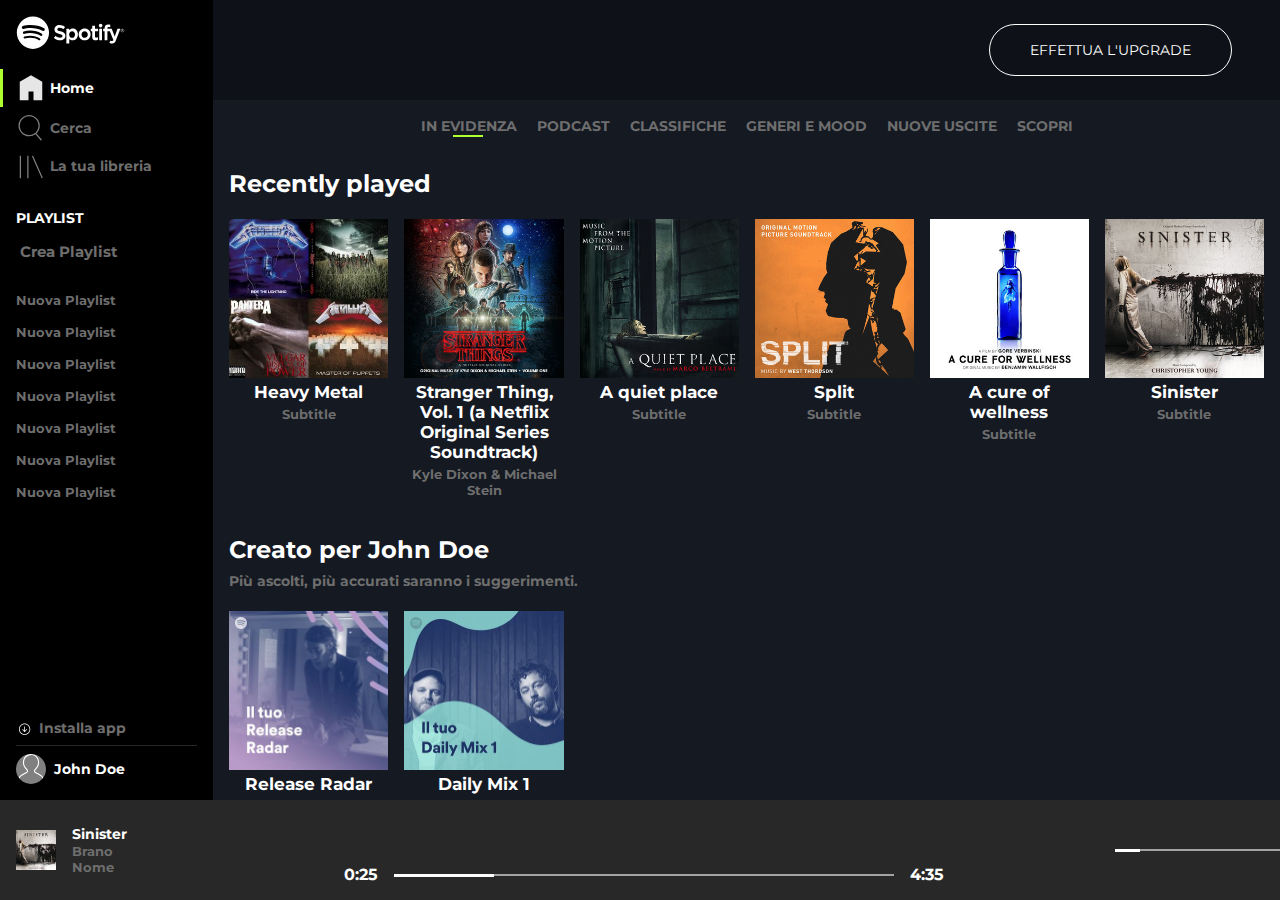
==== bonus/index.html @ bed88b0d "bonus" ====
<!DOCTYPE html>
<html lang="en">
<head>
    <meta charset="UTF-8">
    <meta http-equiv="X-UA-Compatible" content="IE=edge">
    <meta name="viewport" content="width=device-width, initial-scale=1.0">
    <link rel="preconnect" href="https://fonts.googleapis.com">
    <link rel="preconnect" href="https://fonts.gstatic.com" crossorigin>
    <link href="https://fonts.googleapis.com/css2?family=Montserrat:wght@400;700&display=swap" rel="stylesheet">
    <link rel="stylesheet" href="https://cdnjs.cloudflare.com/ajax/libs/font-awesome/6.2.0/css/all.min.css" integrity="sha512-xh6O/CkQoPOWDdYTDqeRdPCVd1SpvCA9XXcUnZS2FmJNp1coAFzvtCN9BmamE+4aHK8yyUHUSCcJHgXloTyT2A==" crossorigin="anonymous" referrerpolicy="no-referrer" />
    <link rel="stylesheet" href="./assets/css/style2.css">
    <title>Spotify</title>
</head>
<body>
    <div class="wrapper">

        <div id="container">
            
                <div class="row">
                   

                        <div class="col_2 col_md_3 col_s_4 col_xs_1 sidebar">
                                <div class="side_nav">

                                    <div class="row rw_sidebar">
                                        <div class="col_8 sidebar_top">
                                            <div class="logo">
                                                <img class="large" src="./assets/img/logo.svg" alt="">
                                                <img class="extra_sm" src="./assets/img/logo-small.svg" alt="">
                                            </div>
                                            <div class="home_i">
                                                <div class="icons">
                                                    <img class="large" src="./assets/img/home.svg" alt="">
                                                    <span>Home</span>
                                                </div>
                                                <img class="home_extra_sm" src="./assets/img/home.svg" alt="">
                                            </div>
                                            <div class="icons search">
                                                <img src="./assets/img/search.svg" alt="">
                                                <span>Cerca</span>
                                            </div>
                                            <div class="icons">
                                                <img src="./assets/img/libreria.svg" alt="">
                                                <span>La tua libreria</span>
                                            </div>
                
                                            <div class="playlist">
                                                <h4>PLAYLIST</h4>
                                                <div class="add_playlist">
                                                    <i class="fa-sharp fa-solid fa-square-plus"></i> <span>Crea Playlist</span>
                                                </div>
                                                <div class="new_pl">
                                                <h5>Nuova Playlist</h5>
                                                <h5>Nuova Playlist</h5>
                                                <h5>Nuova Playlist</h5>
                                                <h5>Nuova Playlist</h5>
                                                <h5>Nuova Playlist</h5>
                                                <h5>Nuova Playlist</h5>
                                                <h5>Nuova Playlist</h5>
                                                </div>
                                          
                                            </div>
                                         
                                        </div>
        
                                        <div class="col_4 sidebar_bottom">
                                            <div class="dw_app">
                                                <img src="./assets/img/download.svg" alt=""><span>Installa app</span>
                                            </div>
                                            
                                            <div class="avatar">
                                                <img src="./assets/img/profile.svg" alt="">
                                                <h4>John Doe</h4>
                                            </div>
        
                                        </div>
        
        
                                    </div>
                                </div>
                    
                        </div>
                    
                    
                    
                    <div class="col_10 col_md_9 col_s_8 col_xs_11 categories">
                        
                        <div class="upgrade" id="header">
                            <a href="#">EFFETTUA L'UPGRADE</a>
                        </div>

                        <div class="music">

                            <div class="wrap_col">
    
                                <nav class="navbar">
                                    <ul>
                                        <li class="evidence"><a href="#">IN EVIDENZA</a>
                                        <div class="lit_up"></div></li>
                                        <li><a href="#">PODCAST</a></li>
                                        <li><a href="#">CLASSIFICHE</a></li>
                                        <li><a href="#">GENERI E MOOD</a></li>
                                        <li><a href="#">NUOVE USCITE</a></li>
                                        <li><a href="#">SCOPRI</a></li>
    
                                    </ul>
                                </nav>
                                
                                <div class="played category">
                                    <h3>Recently played</h3>
                                </div>
    
                                <div class="row main_categories">
                                    <div class="col_2 col_md_3 col_s_6 cover recently_py">
                                        <div class="wrap_img">
                                            <img src="./assets/img/metal_lifting.jpg" alt="">
                                            <i class="fa-regular fa-circle-play play_hover"></i>
                                        </div>
                                        
                                        <h4>Heavy Metal</h4>
                                        <h6>Subtitle</h6>
                                    </div>
                                    <div class="col_2 col_md_3 col_s_6 cover recently_py">
                                        <div class="wrap_img">
                                            <img src="./assets/img/stranger.jpeg" alt="">
                                            <i class="fa-regular fa-circle-play play_hover"></i>
                                        </div>
                                        <h4>Stranger Thing, Vol. 1 (a Netflix Original Series Soundtrack)</h4>
                                        <h6>Kyle Dixon & Michael Stein</h6>
                                    </div>
                                    <div class="col_2 col_md_3 col_s_6 cover recently_py">
                                        <div class="wrap_img">
                                            <img src="./assets/img/aquietplace.jpeg" alt="">
                                            <i class="fa-regular fa-circle-play play_hover"></i>
                                        </div>
                                        <h4>A quiet place</h4>
                                        <h6>Subtitle</h6>
                                    </div>
                                    <div class="col_2 col_md_3 col_s_6 cover recently_py">
                                        <div class="wrap_img">
                                            <img src="./assets/img/split.jpeg" alt="">
                                            <i class="fa-regular fa-circle-play play_hover"></i>
                                        </div>
                                        <h4>Split</h4>
                                        <h6>Subtitle</h6>
                                    </div>
                                    <div class="col_2 col_md_3 col_s_6 cover recently_py">
                                        <div class="wrap_img">
                                            <img src="./assets/img/cure.jpeg" alt="">
                                            <i class="fa-regular fa-circle-play play_hover"></i>
                                        </div>
                                        <h4>A cure of wellness</h4>
                                        <h6>Subtitle</h6>
                                    </div>
                                    <div class="col_2 col_md_3 col_s_6 cover recently_py">
                                        <div class="wrap_img">
                                            <img src="./assets/img/sinister.jpeg" alt="">
                                            <i class="fa-regular fa-circle-play play_hover"></i>
                                        </div>
                                        
                                        <h4>Sinister</h4>
                                        <h6>Subtitle</h6>
                                    </div>
                                    
                                </div>
    
                                <div class="createdforyou category">
                                    <h3>Creato per John Doe</h3>
                                    <h6>Più ascolti, più accurati saranno i suggerimenti.</h6>
                                </div>
                                <div class="row main_categories">
                                    <div class="col_2 col_md_3 col_s_6 cover foryou">
                                        <div class="wrap_img">
                                            <img src="./assets/img/radar.jpeg" alt="">
                                            <i class="fa-regular fa-circle-play play_hover"></i>
                                        </div>
                                        <h4>Release Radar</h4>
    
                                    </div>
                                    <div class="col_2 col_md_3 col_s_6 cover foryou">
                                        <div class="wrap_img">
                                            <img src="./assets/img/mixdaily.jpeg" alt="" class="">
                                            <i class="fa-regular fa-circle-play play_hover"></i>
                                        </div>
                                        <h4>Daily Mix 1</h4>
    
                                    </div>
        
                                </div>
    
                                <div class="popular category">
                                    <h3>Artisti più popolari</h3>
                                    <h6>Più ascolti, più accurati saranno i suggerimenti.</h6>
                                </div>
                                <div class="row main_categories">
                                    <div class="col_2 col_md_3 col_s_6 cover artist">
                                        <div class="wrap_img">
                                            <img src="./assets/img/youg.jpeg" alt="">
                                            <i class="fa-regular fa-circle-play play_hover"></i>
                                        </div>
    
                                    </div>
                                    <div class="col_2 col_md_3 col_s_6 cover artist">
                                        <div class="wrap_img">
                                            <img src="./assets/img/einaudi.jpeg" alt="" class="">
                                            <i class="fa-regular fa-circle-play play_hover"></i>
                                        </div>
                                    </div>
        
                                </div>
                            </div>
                        </div>
                    </div>
                </div>
            

            
            <!-- top -->
        </div>
       
        <div id="bottom">
            <div class="row player">
                <div class="col_ 2 col_md_4 left">
                    <img src="./assets/img/sinister.jpeg" alt="">
                    
                    <div class="song">
                        
                        <h5>Sinister</h5>
                        <h6>Brano Nome</h6>
                    </div>
                    <div class="left_ic">
                        <i class="fa-regular fa-heart"></i>
                        <i class="fa-regular fa-folder"></i>
                    </div>
                    
                </div>
                <div class="col_8 col_md_4 center">
                    <div class="center_icons">
                        <i class="fa-solid fa-shuffle"></i>
                        <i class="fa-solid fa-backward-step"></i>
                        <i class="fa-regular fa-circle-play"></i>
                        <i class="fa-solid fa-forward-step"></i>
                        <i class="fa-solid fa-rotate-right"></i>
                    </div>
                   
                    <div class="time_play">
                        <div class="time">0:25</div>
                        <div class="playbar">
                            <div class="riproduction">
                            <i class="fa-solid fa-circle"></i>
                            </div>

                        </div>
                        <div class="time">4:35</div>
                        
                    </div>
                </div>
                <div class="col_2 col_md_4 right">
                    <i class="fa-solid fa-list"></i>
                    <i class="fa-solid fa-desktop"></i>
                    <i class="fa-solid fa-volume-high"></i>
                    <div class="playbar">
                        <div class="riproduction">
                            <i class="fa-solid fa-circle"></i>
                            </div>
                    </div>
                </div>


            </div>
        </div>
        <!-- bottom -->

    </div>
  
</body>
</html>
---- bonus/assets/css/style2.css ----
/* common RULES */

* {
    margin: 0;
    padding: 0;
    box-sizing: border-box;
}

:root {
    --primary: #141922;
    --secondary: #282828;
    --secondary-text: #6E6E6E;
    --secondary-soft: #808080;
    --secondary-light: #C1C1C1;
    --secondary-soft2: #A3A3A3;
    --accent: #ADFF2F;
    --dark: #000000;
    --light: #FFFFFF;
    
}

body {
    background-color: var(--primary);
    font-family: 'Montserrat', sans-serif;
    color: var(--secondary-text);
}

img {
    max-width: 100%;
}

.wrapper{
    height: 100vh;
}

#container {
    height: calc(100vh - 100px);
}

.row {
    display: flex;
    flex-wrap: wrap;
    justify-content: space-between;
    height: 100%;
}

.categories {
    padding:0 0.5rem;
}

.cover {
    padding: 0.3rem 0.5rem;
}

.sidebar {
    padding: 1rem;
}
/* #region COLUMN */
.col_1 {
    width: calc(100% / 12 *1);
}

.col_2 {
    width: calc(100% / 12 *2);
}

.col_3 {
    width: calc(100% / 12 *3);
}

.col_4 {
    width: calc(100% / 12 *4);
}

.col_5 {
    width: calc(100% / 12 *5);
}

.col_6 {
    width: 50%;
}

.col_7 {
    width: calc(100% / 12 *7);
}

.col_8 {
    width: calc(100% / 12 *8);
}

.col_9 {
    width: calc(100% / 12 *9);
}

.col_10 {
    width: calc(100% / 12 *10);
}

.col_11 {
    width: calc(100% / 12 *11);
}

.col_12 {
    width: 100%;
}

/* #endregion COLUMN */


/* #region DEBUG */

.debug #top {
    background-color: blue;
}

.debug #bottom {
    background-color: red;
    height: 100px;
}

.debug .sidebar {
    background-color: pink;
    display: flex;
    flex-direction: column;
    justify-content: space-between;
}

.debug .sidebar_top {
    background-color: gray;
    height: 300px;
}

.debug .sidebar_bottom {
    background-color: rgb(119, 214, 72);
    height: 50px;
}


.debug .categories {
    background-color: aqua;
    overflow: auto;
}

.debug #header {
    background-color: #141922;
    height: 10vh;
    width: 82vw;
    position: fixed;
    
}

.debug .kind_nav {
    background-color: #C1C1C1;
    height: 50px;
}

.debug .recently_py, .debug .foryou {
    background-color: blue;
    margin: 1rem 1rem;
}

.debug .rw_top {
    background-color: violet;
    height: 50%;
    margin-top: 1rem;
}

.debug .wrap_col {
    height: calc(100vh - 100px);
    margin-top: 3rem;
}
/* #endregion DEBUG */

/* #region SIDEBAR */
.sidebar {
    background-color: var(--dark);
    height: 100%;
}

.side_nav {
    height: 100%;
    overflow: hidden;
}

.rw_sidebar {
    display: flex;
    flex-direction: column;
}

.sidebar_top, .sidebar_bottom {
    width: 100%;
}

.logo img {
    width: 60%;
    margin-bottom: 1rem;
}

.logo .extra_sm, .home_extra_sm {
    display: none;
}

.icons img  {
    width: 30px;
    margin: 0.25rem 0;
    vertical-align: middle;
    filter: brightness(50%);
}

.icons span, .new_pl, .dw_app {
    font-size: 14px;
    font-weight: 700;
    vertical-align: middle;
}

.home_i {
    border-left: 5px solid var(--accent);
    position: absolute;
    left: -0.1rem;
    padding-left: 0.8rem;
    color: var(--light);
}

.home_i img {
    width: 30px;
    filter: contrast(80%);
}

.search {
    margin-top: 2.5rem;
}

.playlist {
    margin-top: 1.5rem;
}

.playlist h4, .avatar h4 {
    color: var(--light);
    font-size: 14px;
}

.playlist h5 {
    margin-top: 1rem;
    font-size: 13px;
}

.playlist i {
    font-size: 40px;
    color: var(--secondary-soft2);
    margin: 0.25rem 0.25rem 0 0;
    vertical-align: middle;
}

.add_playlist span {
    font-size: 15px;
    font-weight: 700;
    vertical-align: middle;
}
/* end sidebar-top */

.dw_app {
    border-bottom: 1px solid var(--secondary);
    padding-bottom: 0.5rem;
}

.dw_app img {
    width: 5%;
    vertical-align: middle;
    margin-right: 0.5rem;
}

.avatar {
    display: flex;
    align-items: center;
    margin-top: 0.5rem;
}

.avatar img {
    margin-right: 0.5rem;
    background-color: var(--secondary-soft);
    border-radius: 50%;
    width: 30px;   
    height: 30px;
} 
/* end sitebar-bottom */
/* #endregion SIDEBAR */

/* #region CATEGORIES */
.categories {
    height: 100%;
    padding-bottom: 0;
}

#header {
    margin:0 -0.5rem;
    height: 100px;
    display: flex;
    justify-content: end;
    align-items: center;
    background-color: #00000045;
}

#header a {
    color: var(--light);
    text-align: center;
    text-decoration: none;
    font-size: 14px;
    padding: 1rem 2.5rem;
    margin-right: 3rem;
    border: 1px solid var(--light);
    border-radius: 3.5rem;
}

.music {
    max-width: 1440px;
    overflow-y: auto;
    height: calc(100% - 100px);
}

.wrap_col h4, .category h3 {
    color: var(--light);
}

.wrap_col h4 {
    text-align: center;
    font-size: 17px;
    margin-top: 0.5rem;
}

.navbar {
    text-align: center;
    margin-top: 1rem;
}

.navbar ul li {
    display: inline-block;
}

.navbar a {
    color: var(--secondary-text);
    font-size: 14px;
    font-weight: 700;
    text-decoration: none;
    padding: 0 0.5rem;
}

.lit_up {
    height: 2px;
    width: 30px;
    background-color: var(--accent);
    margin-left: 2.5rem;
}


.played {
    margin: 2rem 0 1rem 0.5rem;
} 

.category h3 {
    font-size: 24px;
}

.category h6 {
    font-size: 14px;
    margin-top: 0.5rem;
}

.row .main_categories {
    justify-content: flex-start;
}

.recently_py h6 {
    font-size: 13px;
    text-align: center;
    margin-top: 0.25rem;
}


.wrap_img {
    position: relative;
    float: left;
}

.createdforyou, .popular {
    margin: 2rem 0 1rem 0.5rem;
} 

.artist img {
    object-fit: cover;
    border-radius: 50%;
}
/* #endregion CATEGORIES */

/* #region PLAYER */
#bottom {
    background-color: var(--secondary);
    height: 100px;
}

.player {
    flex-wrap: nowrap;
}

.left {
    display: flex;
    align-items: center;
}

.left img {
    width: 10%;
    margin: 1rem;
}

.left_ic {
    margin-left: 3rem;
}

.left_ic i {
    color: var(--secondary-soft2);
    margin-right: 0.5rem;
    font-size: 20px;
}

.center {
    display: flex;
    flex-direction: column;
    align-items: center;

}
.center i {
    color: var(--light);
    font-size: 20px;
    margin: 0 1rem;
    vertical-align: middle;
}

.center .fa-circle-play {
    font-size: 40px;
    margin: 0 2rem;
}

.center_icons {
    margin-top: 0.5rem;
} 

.song h5 {
    font-size: 14px;
    color: var(--light);
}

.song h6 {
    font-size: 13px;
}

.time_play {
    display: flex;
    align-items: center;
    margin-top: 0.5rem;
}

.time {
    color: var(--light);
    font-weight: 700;
    margin: 0 1rem;
}

.playbar {
    height: 2px;
    width: 500px;
    background-color: var(--secondary-soft2);
}

.riproduction {
    width: 100px;
    background-color: var(--light);
    height: 3px;
    display: flex;
    align-items: center;
    justify-content: end;
}

.riproduction i, .right .riproduction i {
    display: none;
    font-size: 15px;
    margin: 0;
}

.right {
    display: flex;
    align-items: center;
    justify-content: end;
}

.right i {
    color: var(--light);
    font-size: 15px;
    margin: 0 0.5rem;
}

.right .play {
    width: 150px;
    margin-right: 0.5rem;
}

.right .riproduction {
    width: 25px;
}
/* #endregion PLAYER */

/* #region HOVER */
.icons:hover, 
.new_pl h5:hover,
.left_ic i:hover,
.add_playlist:hover,
.add_playlist:hover i,
.song h6:hover,
.navbar a:hover {
    cursor: pointer;
    color: var(--light);
}

#header a:hover {
    cursor: pointer;
    transform: scale(1.2);
}

.icons:hover img {
    cursor: pointer;
    filter: brightness(100%);
}

.wrap_img:hover img {
    filter: brightness(0.7);
}

.wrap_img:hover .play_hover {
    display: block;
}

.wrap_img .play_hover {
    position: absolute;
    top: 50%;
    left: 50%;
    margin: -2rem -2rem;
    display: none;
    font-size: 60px;
    color: white;
}

.song h6:hover {
    cursor: pointer;
    text-decoration: underline;
}


.center .fa-circle-play:hover {
    cursor: pointer;
    transform: scale(1.1);
}

.riproduction:hover {
    cursor: pointer;
    background-color: var(--accent);
}

.riproduction:hover i {
    display: block;
}


/* #endregion HOVER */

/* #region RESPONSIVE */

@media screen and (max-width: 878px) {
    .col_md_3 {
        width: calc(100% / 12 *3);
    }

    .col_md_9 {
        width: calc(100% / 12 *9);
    }
    
    .col_md_4 {
        width: calc(100% / 12 *4);
    }
    
    .navbar li {
        padding-bottom: 1rem;
    }
    
    .dw_app img {
        width: 15px;
    }
    
    .left img {
        width: 50px;
        margin: 0 0.5rem;
    }

    .left_ic {
        margin-left: 1.5rem;
        margin-right: 1rem;
    }

    .center {
        margin: 0 1rem;
    }
    
    .center_icons {
        display: flex;
        align-items: center;
    }

    .center i {
        margin: 0 0.5rem;
    }

    .center .fa-circle-play {
        margin: 0 1rem;
    }
    
    .time_play {
        width: 100%;
        justify-content: center;
    }

    .time {
        margin: 0 0.5rem;
        font-size: 10px;
    }

    .riproduction {
        width: 40px;
    }

}

@media screen and (max-width: 639px) {
    .col_s_6 {
        width: calc(100% / 12 *6);
    }    

    .col_s_4 {
        width: calc(100% / 12 *4);
    }
    
    .col_s_8 {
        width: calc(100% / 12 *8);
    }
    
    .dw_app img {
        width: 15px;
    }

    .left img {
        width: 40px;
    }

    .left_ic {
        margin-left: 1.5rem;
    }

    .time {
        margin: 0 0.5rem;
        font-size: 10px;
    }
    
    .riproduction {
        width: 30%;
    }

    .riproduction i {
        margin: 0;
    }

}

@media screen and (max-width: 552px) { 
    .col_xs_1 {
        width: calc(100% / 12 *1);
    }

    .col_xs_11 {
        width: calc(100% / 12 *11);
    }

    .sidebar {
        padding: 0.5rem;
    }

    .logo .large {
        display: none;
    }

    .icons span, .home_i .icons, .playlist, .dw_app span, .avatar h4 {
        display: none;
    }

    .logo .extra_sm {
        display: block;
    } 

    .icons img, .logo .extra_sm, .home_extra_sm  {
        width: 100%;
    }   

    .home_i {
        position: static;
        border: none;
        padding: 0;
    }

    .home_i img:hover {
        cursor: pointer;
        filter: contrast(100%);
    }

    .home_extra_sm {
        display: block;
        filter: brightness(80%);
    }

    .search {
        margin-top: 0.5rem;
    }
    
    .dw_app img {
        width: 70%;
        margin-left: 0.25rem;
    }

    .left img {
        width: 40px;
    }

    .left_ic {
        margin-left: 1rem;
    }

    .song h6 {
        font-size: 10px;
    }

    .song h5 {
        font-size: 12px;
    }

    }


@media screen and (max-width: 1440px) and (min-width: 878px) {
    .dw_app img {
        width: 15px;
    }

    .left img {
        width: 40px;
    }

}

@media screen and (max-height: 600px) {
    .new_pl {
        height: 180px;
        overflow: auto;
    }
}
/* #endregion RESPONSIVE */
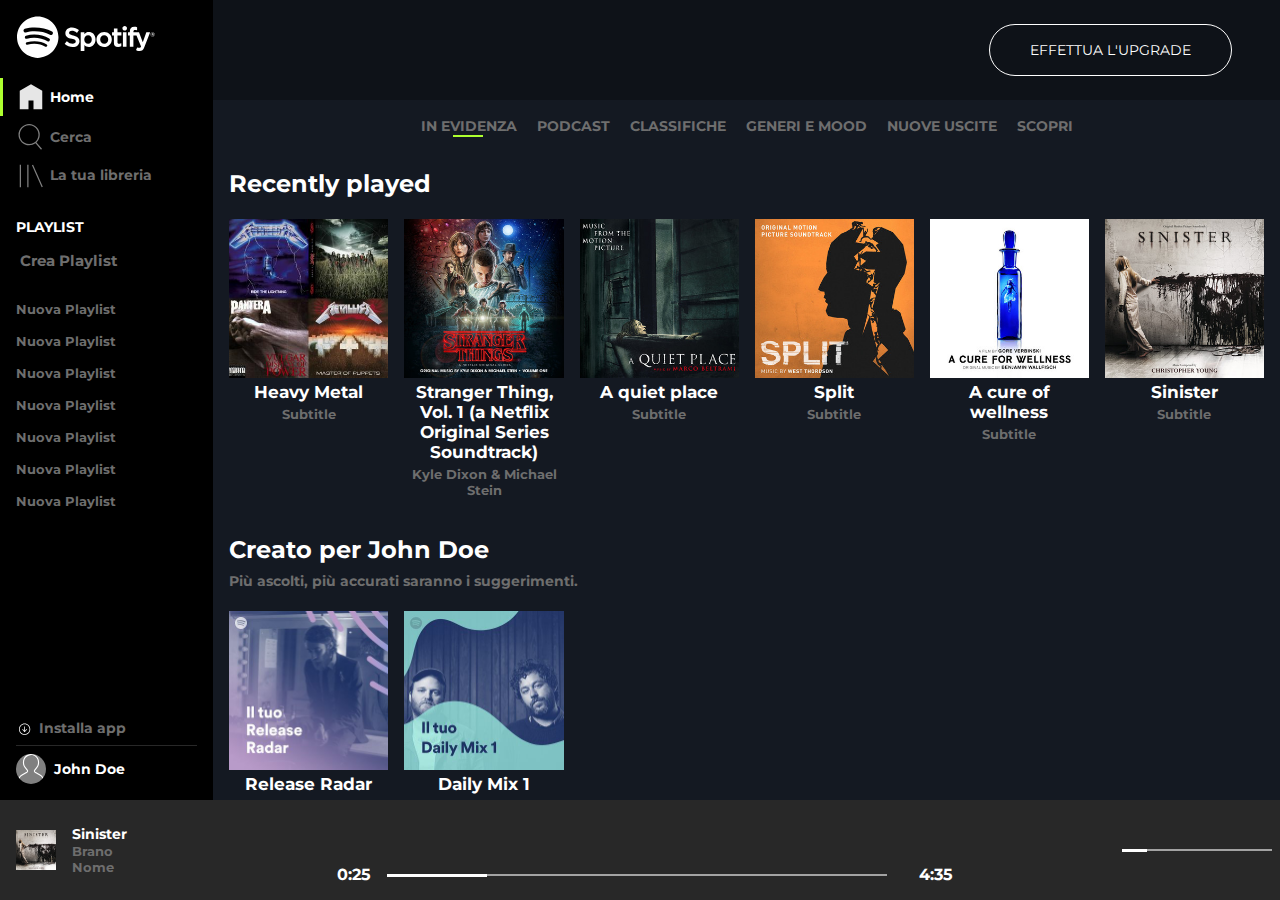
==== commit a56e924e: "fix playbar-responsive" ====
--- a/bonus/index.html
+++ b/bonus/index.html
@@ -220,7 +220,7 @@
        
         <div id="bottom">
             <div class="row player">
-                <div class="col_ 2 col_md_4 left">
+                <div class="col_ 2 col_md_4 col_xs_2 left">
                     <img src="./assets/img/sinister.jpeg" alt="">
                     
                     <div class="song">
@@ -234,7 +234,7 @@
                     </div>
                     
                 </div>
-                <div class="col_8 col_md_4 center">
+                <div class="col_8 col_md_4 col_xs_8 center">
                     <div class="center_icons">
                         <i class="fa-solid fa-shuffle"></i>
                         <i class="fa-solid fa-backward-step"></i>
@@ -255,7 +255,7 @@
                         
                     </div>
                 </div>
-                <div class="col_2 col_md_4 right">
+                <div class="col_2 col_md_4 col_xs_2 right">
                     <i class="fa-solid fa-list"></i>
                     <i class="fa-solid fa-desktop"></i>
                     <i class="fa-solid fa-volume-high"></i>
--- a/bonus/assets/css/style2.css
+++ b/bonus/assets/css/style2.css
@@ -192,7 +192,7 @@
 }
 
 .logo img {
-    width: 60%;
+    width: 140px;
     margin-bottom: 1rem;
 }
 
@@ -264,7 +264,7 @@
 }
 
 .dw_app img {
-    width: 5%;
+    width: 10px;
     vertical-align: middle;
     margin-right: 0.5rem;
 }
@@ -407,7 +407,7 @@
 }
 
 .left img {
-    width: 10%;
+    width: 40px;
     margin: 1rem;
 }
 
@@ -467,6 +467,7 @@
 .playbar {
     height: 2px;
     width: 500px;
+    margin-right: 1rem;
     background-color: var(--secondary-soft2);
 }
 
@@ -497,7 +498,7 @@
     margin: 0 0.5rem;
 }
 
-.right .play {
+.right .playbar {
     width: 150px;
     margin-right: 0.5rem;
 }
@@ -552,7 +553,6 @@
     text-decoration: underline;
 }
 
-
 .center .fa-circle-play:hover {
     cursor: pointer;
     transform: scale(1.1);
@@ -634,6 +634,13 @@
         width: 40px;
     }
 
+    .recently_py:nth-last-child(-n+2) {
+        display: none;
+    }
+
+    .right .playbar {
+        width: 120px;
+    }
 }
 
 @media screen and (max-width: 639px) {
@@ -653,26 +660,47 @@
         width: 15px;
     }
 
+    .recently_py:nth-last-child(-n+4) {
+        display: none;
+    }
+
     .left img {
         width: 40px;
     }
-
+    
     .left_ic {
         margin-left: 1.5rem;
     }
-
+    
+    .center {
+        margin: 1rem 0;
+    }
+
+    .center_icons i {
+        font-size: 15px;
+    }
+
+    .center .fa-circle-play {
+        font-size: 30px;
+    }
+    
     .time {
         margin: 0 0.5rem;
         font-size: 10px;
     }
     
     .riproduction {
-        width: 30%;
+        width: 30px;
     }
 
     .riproduction i {
         margin: 0;
     }
+
+    .right i:nth-child(-n+2), .left_ic {
+        display: none;
+    }
+    
 
 }
 
@@ -681,6 +709,14 @@
         width: calc(100% / 12 *1);
     }
 
+    .col_xs_2 {
+        width: calc(100% / 12 *2); 
+    }
+    
+    .col_xs_8 {
+        width: calc(100% / 12 *8);
+    }
+    
     .col_xs_11 {
         width: calc(100% / 12 *11);
     }
@@ -700,10 +736,6 @@
     .logo .extra_sm {
         display: block;
     } 
-
-    .icons img, .logo .extra_sm, .home_extra_sm  {
-        width: 100%;
-    }   
 
     .home_i {
         position: static;
@@ -726,7 +758,6 @@
     }
     
     .dw_app img {
-        width: 70%;
         margin-left: 0.25rem;
     }
 
@@ -738,15 +769,18 @@
         margin-left: 1rem;
     }
 
-    .song h6 {
-        font-size: 10px;
-    }
-
-    .song h5 {
-        font-size: 12px;
-    }
-
-    }
+    .song {
+        display: none;
+    }
+
+    .left, .right {
+        justify-content: center;
+    }
+
+    .right .playbar {
+        display: none;
+    }
+}
 
 
 @media screen and (max-width: 1440px) and (min-width: 878px) {
@@ -758,13 +792,26 @@
         width: 40px;
     }
 
+
 }
 
 @media screen and (max-height: 600px) {
+    .sidebar {
+        padding-bottom: 0;
+    }
+
     .new_pl {
         height: 180px;
         overflow: auto;
     }
+
+    .music {
+        height: 100%;
+    }
+
+    #header {
+        display: none;
+    }
 }
 /* #endregion RESPONSIVE */
 
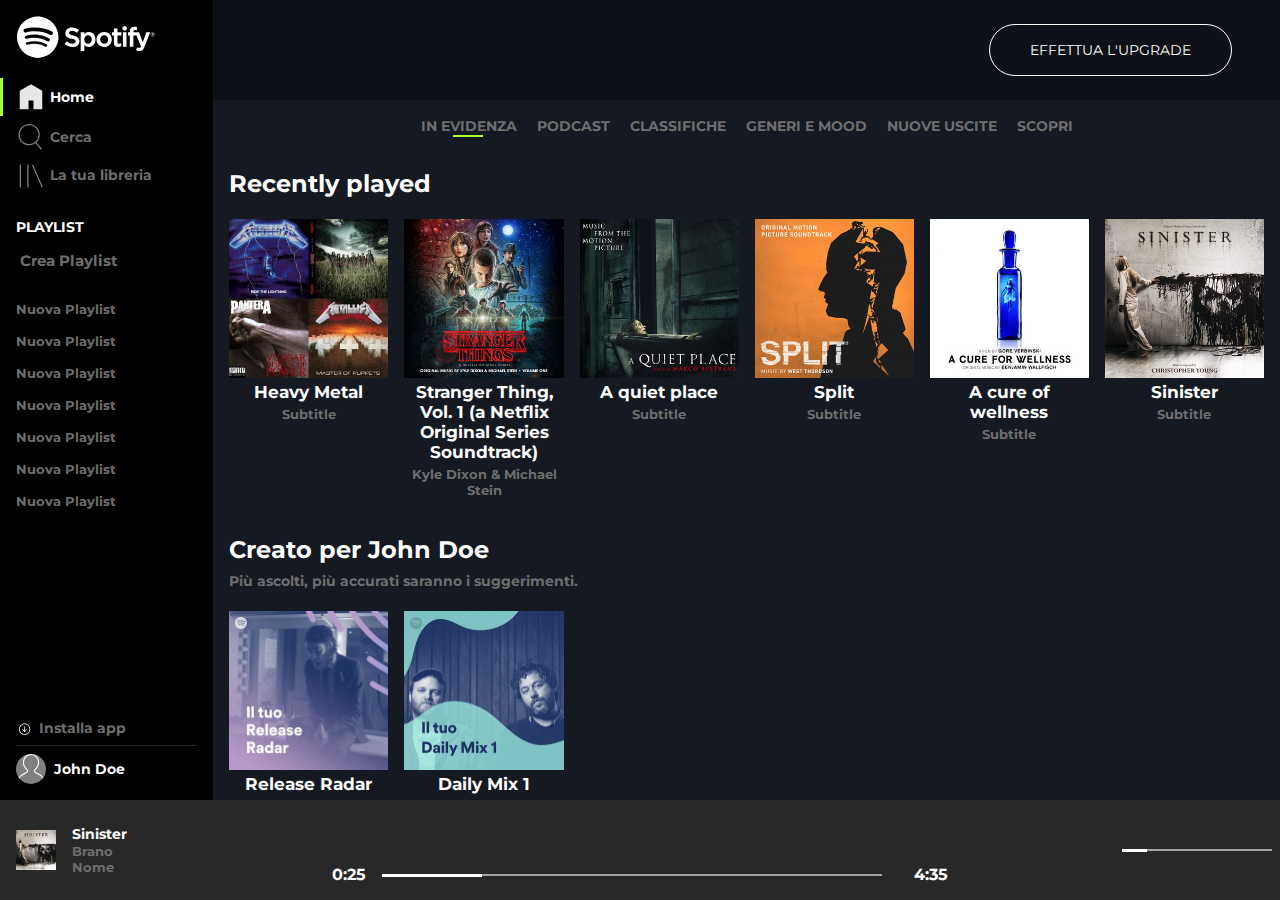
==== commit 8abbff10: "fix .music, footer" ====
--- a/bonus/index.html
+++ b/bonus/index.html
@@ -86,6 +86,7 @@
                     <div class="col_10 col_md_9 col_s_8 col_xs_11 categories">
                         
                         <div class="upgrade" id="header">
+                            
                             <a href="#">EFFETTUA L'UPGRADE</a>
                         </div>
 
@@ -220,7 +221,7 @@
        
         <div id="bottom">
             <div class="row player">
-                <div class="col_ 2 col_md_4 col_xs_2 left">
+                <div class="col_2 col_md_4 col_xs_2 left">
                     <img src="./assets/img/sinister.jpeg" alt="">
                     
                     <div class="song">
--- a/bonus/assets/css/style2.css
+++ b/bonus/assets/css/style2.css
@@ -312,7 +312,7 @@
 }
 
 .music {
-    max-width: 1440px;
+    width: 100%;
     overflow-y: auto;
     height: calc(100% - 100px);
 }
@@ -369,17 +369,21 @@
     justify-content: flex-start;
 }
 
+.wrap_img {
+    transition: 1s ease-in-out;
+}
+
 .recently_py h6 {
     font-size: 13px;
     text-align: center;
     margin-top: 0.25rem;
 }
 
-
 .wrap_img {
     position: relative;
     float: left;
 }
+
 
 .createdforyou, .popular {
     margin: 2rem 0 1rem 0.5rem;
@@ -522,12 +526,18 @@
 
 #header a:hover {
     cursor: pointer;
-    transform: scale(1.2);
+    transform: scale(1.1.2);
+    border: 1px solid var(--accent);
+    color: var(--accent);
 }
 
 .icons:hover img {
     cursor: pointer;
     filter: brightness(100%);
+}
+
+.wrap_img:hover {
+    transform: scale(1.2);
 }
 
 .wrap_img:hover img {
@@ -656,6 +666,15 @@
         width: calc(100% / 12 *8);
     }
     
+    #header {
+        height: 60px;
+    }
+
+    #header a {
+        font-size: 12px;
+        padding: 0.5rem 2.5rem;
+    }
+
     .dw_app img {
         width: 15px;
     }
@@ -817,4 +836,52 @@
 
 
 
-
+/* #region ANIMATION */
+.center .fa-circle-play {
+    animation: gelatine 1s infinite;
+  }
+  @keyframes gelatine {
+    from, to { transform: scale(1, 1); }
+    25% { transform: scale(0.9, 1.1); }
+    50% { transform: scale(1.1, 0.9); }
+    75% { transform: scale(0.95, 1.05); }
+  }
+
+  .add_playlist {
+    animation: shake 3s ease-in-out;
+  }
+
+  #header a {
+    animation: first 5s;
+  }
+
+  @keyframes shake {
+      0%, 100% {transform: translateX(0);}
+      10%, 30%, 50%, 70%, 90% {transform: translateX(-1px);}
+      20%, 40%, 60%, 80% {transform: translateX(5px);}
+  }
+
+  @keyframes first {
+    0% { 
+        background-color: #00000045;
+        width: 250px;
+        height: 53px;
+      }
+      50% {
+        background-color: #a0f71c6a;
+        width: 300px;
+        height: 53px;
+      }
+      90% {
+        background-color: #7c7d7b6a;
+        width: 245px;
+        height: 53px;
+      }
+      100% {
+        background-color: #00000045;
+        width: 245px;
+        height: 53px;
+      }
+}
+
+/* #endregion ANIMATION */